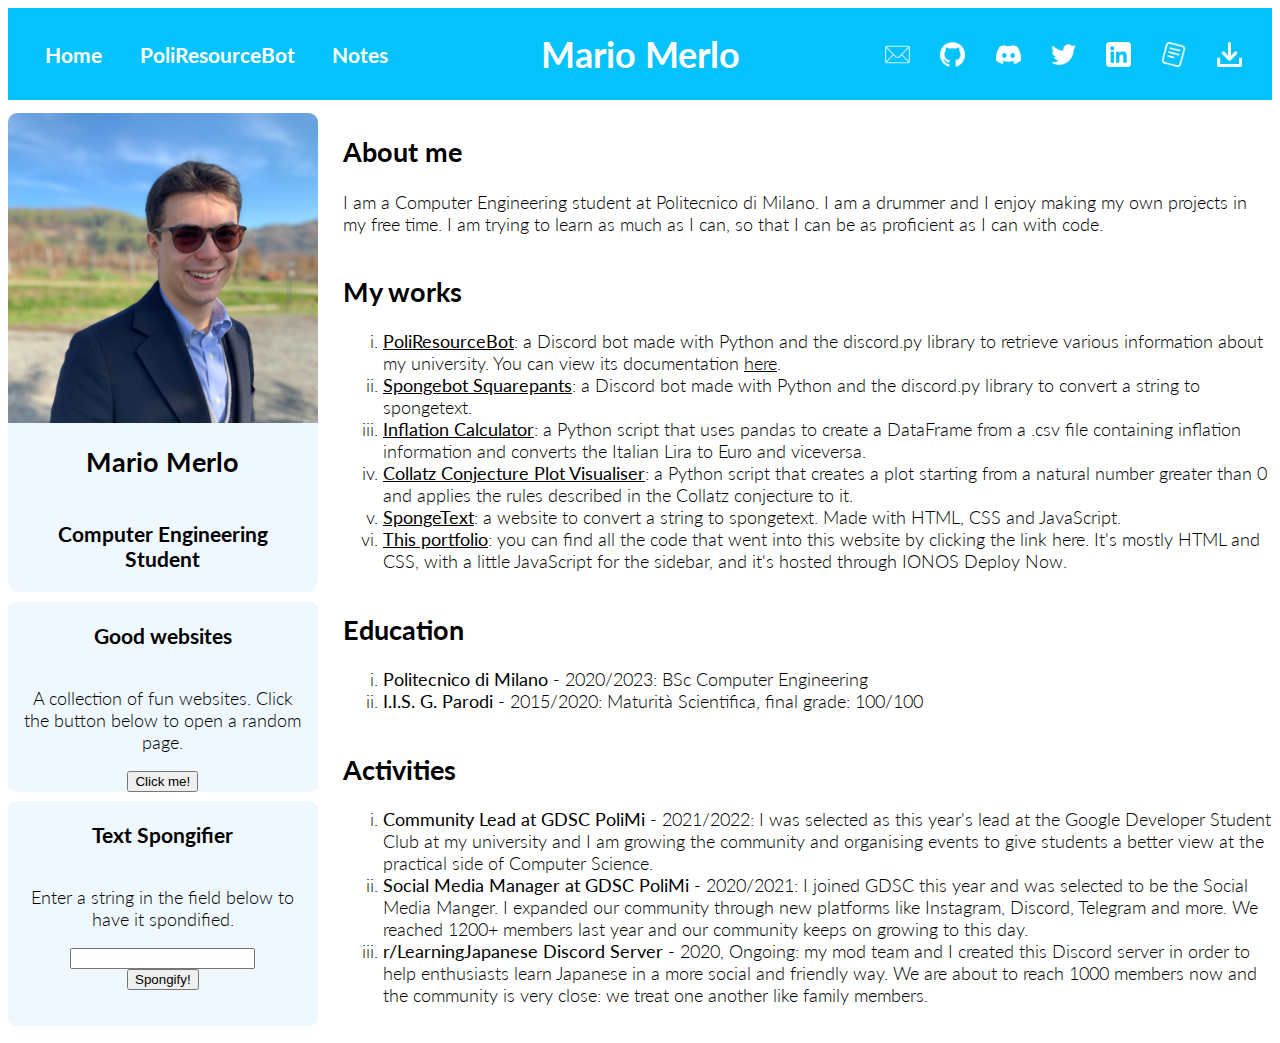
==== index.html @ ff301ad4 "New project added" ====
<html>
    <head>
        <title>Mario Merlo</title>
        <link rel="stylesheet" href="main.css">
        <script src="script.js"></script>
    </head>

    <body>
        <div class="header">
            <div class="navbar">
                <h3><a href="./index.html" id="navlink">Home</a></h3>
                <h3><a href="./poli.html" id="navlink">PoliResourceBot</a></h3>
                <h3><a href="./notes.html" id="navlink">Notes</a></h3>
            </div>

            <h1 id="name">Mario Merlo</h1>

            <div class="icons">
                <a href="mailto:hello@mariomerlo.me"><img src="src/email.png" alt="Email" id="icon"></a>
                <a href="https://github.com/MrVideo" target="_blank"><img src="src/github.png" alt="GitHub" id="icon"></a>
                <a href="https://discord.com/users/273540691324436481" target="_blank"><img src="src/discord.svg" alt="Discord" id="icon"></a>
                <a href="https://twitter.com/GDSCMario" target="_blank"><img src="src/twitter.png" alt="Twitter" id="icon"></a>
                <a href="https://linkedin.com/in/mario-merlo" target="_blank"><img src="src/linkedin.png" alt="Linkedin" id="icon"></a>
                <a href="https://read.cv/mrvideo" target="_blank"><img src="src/readcv.png" alt="read.cv" id="icon"></a>
                <a href="./src/CV.pdf" download="CV"><img src="./src/download.png" alt="Download CV" id="icon"></a>
            </div>
        </div>

        <div class="container">

            <div class="sidebar">
                <div class="card" id="profile">
                    <img src="src/mario.jpg" id="profilepic">
                    <div class="cardtext">
                        <h2>Mario Merlo</h2>
                        <h3>Computer Engineering Student</h3>
                    </div>
                </div>

                <div class="card" id="randomsite">
                    <div class="cardtext">
                        <h3>Good websites</h3>
                        <p>A collection of fun websites. Click the button below to open a random page.</p>
                        <button onclick="rand()">Click me!</button>
                    </div>
                </div>

                <div class="card" id="sponge">
                    <div class="cardtext">
                        <h3>Text Spongifier</h3>
                        <p>Enter a string in the field below to have it spondified.</p>
                        <input type="text" id="string">
                        <button onclick="sponge()">Spongify!</button>
                        <p id="result"></p>
                    </div>
                </div>
                
            </div>

            <div class="info">

                <div class="about">
                    <h2>About me</h2>
                    <p>I am a Computer Engineering student at Politecnico di Milano.
                    I am a drummer and I enjoy making my own projects in my free time.
                    I am trying to learn as much as I can, so that I can be as proficient as I can with code.</p>
                </div>

                <div class="works">
                    <h2>My works</h2>
                
                        <ul>
                            <li><b><a href="https://github.com/MrVideo/PoliResourceBot" target="_blank">PoliResourceBot</a></b>: a Discord bot made with Python and the discord.py library to retrieve various information about my university. You can view its documentation <a href="poli.html">here</a>.</li>
                            <li><b><a href="https://github.com/MrVideo/Spongebot" target="_blank">Spongebot Squarepants</a></b>: a Discord bot made with Python and the discord.py library to convert a string to spongetext.</li>
                            <li><b><a href="https://github.com/MrVideo/InflationCalculator" target="_blank">Inflation Calculator</a></b>: a Python script that uses pandas to create a DataFrame from a .csv file containing inflation information and converts the Italian Lira to Euro and viceversa.</li>
                            <li><b><a href="https://github.com/MrVideo/collatz-visualiser" target="_blank">Collatz Conjecture Plot Visualiser</a></b>: a Python script that creates a plot starting from a natural number greater than 0 and applies the rules described in the Collatz conjecture to it.</li>
                            <li><b><a href="https://github.com/MrVideo/SpongeText" target="_blank">SpongeText</a></b>: a website to convert a string to spongetext. Made with HTML, CSS and JavaScript.</li>
                            <li><b><a href="https://github.com/MrVideo/mariomerlo.me" target="_blank">This portfolio</a></b>: you can find all the code that went into this website by clicking the link here. It's mostly HTML and CSS, with a little JavaScript for the sidebar, and it's hosted through IONOS Deploy Now.</li>
                        </ul>
                </div>

                <div class="education">
                    <h2>Education</h2>
                    <ul>
                        <li><b>Politecnico di Milano</b> - 2020/2023: BSc Computer Engineering</li>
                        <li><b>I.I.S. G. Parodi</b> - 2015/2020: Maturit&agrave Scientifica, final grade: 100/100</li>
                    </ul>
                </div>

                <div class="activities">
                    <h2>Activities</h2>
                    <ul>
                        <li><b>Community Lead at GDSC PoliMi</b> - 2021/2022: I was selected as this year's lead at the Google Developer Student Club at my university and I am growing the community and organising events to give students a better view at the practical side of Computer Science.</li>
                        <li><b>Social Media Manager at GDSC PoliMi</b> - 2020/2021: I joined GDSC this year and was selected to be the Social Media Manger. I expanded our community through new platforms like Instagram, Discord, Telegram and more. We reached 1200+ members last year and our community keeps on growing to this day.</li>
                        <li><b>r/LearningJapanese Discord Server</b> - 2020, Ongoing: my mod team and I created this Discord server in order to help enthusiasts learn Japanese in a more social and friendly way. We are about to reach 1000 members now and the community is very close: we treat one another like family members.</li>
                    </ul>
                </div>

            </div>

        </div>
    </body>
</html>
---- main.css ----
@import url('https://fonts.googleapis.com/css2?family=Lato:ital,wght@0,300;0,400;0,700;1,300;1,400;1,700&display=swap');

html {
    font-family: 'Lato', sans-serif;
    font-size: 18px;
    font-weight: 300;
}

h1 {
    font-weight: 700;
    color: white;
}

ul {
    list-style: lower-roman;
}

#profilepic {
    width: 100%;
    border-radius: 3% 3% 0% 0%;
}

#index {
    text-align: left;
}

#boticon {
    width: 100%;
    border-radius: 3% 3% 0% 0%;
}

#name {
    display: flex;
    width: 34%;
    text-align: center;
    align-items: center;
    justify-content: center;
}

#icon {
    width: 25px;
    height: 25px;
}

#profile {
    order: 1;
}

#randomsite {
    order: 2; 
    align-items: center;
    justify-content: center;
    background-color: aliceblue;
    border-radius: 3%;
    transition-duration: 0.5s;
}

#sponge {
    order: 3;
}

#navlink:link, #navlink:visited {
    color: white;
    text-decoration: none;
}

#navlink:hover {
    color: white;
    text-decoration: underline;
}

a:link, a:visited {
    color: black;
    text-decoration: underline;
}

a:hover {
    color: #03c2fc;
    text-decoration: underline;
}

.navbar {
    display: flex;
    width: 33%;
    justify-content: space-evenly;
    align-items: center;
    text-align: center;
}

.icons {
    display: flex;
    width: 33%;
    align-items: center;
    justify-content: space-evenly;
}

.header {
    display: flex;
    justify-content: center;
    width: 100%;
    background-color: #03c2fc;
    color: white;
    margin-bottom: 1%;
}

.container {
    width: 100%;
    display: flex;
    flex-flow: row nowrap;
}

.cardtext {
    display: flex;
    flex-flow: column wrap;
    align-items: center;
    text-align: center;
    margin-left: 2%;
    margin-right: 2%;
    padding-left: 2%;
    padding-right: 2%;
}

.card:hover {
    box-shadow: 3px 3px 5px gainsboro;
    transition-duration: 0.5s;
}

.card {
    display: flex;
    flex-direction: column;
    justify-self: start;
    width: 100%;
    order: 1;
    background-color: aliceblue;
    border-radius: 3%;
    text-align: center;
    transition-duration: 0.5s;
    margin-bottom: 3%;
}

.sidebar {
    display: flex;
    flex-flow: column nowrap;
    order: 1;
    width: 25%;
}

.info {
    display: flex;
    flex-direction: column;
    justify-self: end;
    order: 2;
    width: 75%;
    margin-left: 2%;
    padding: 0;
}
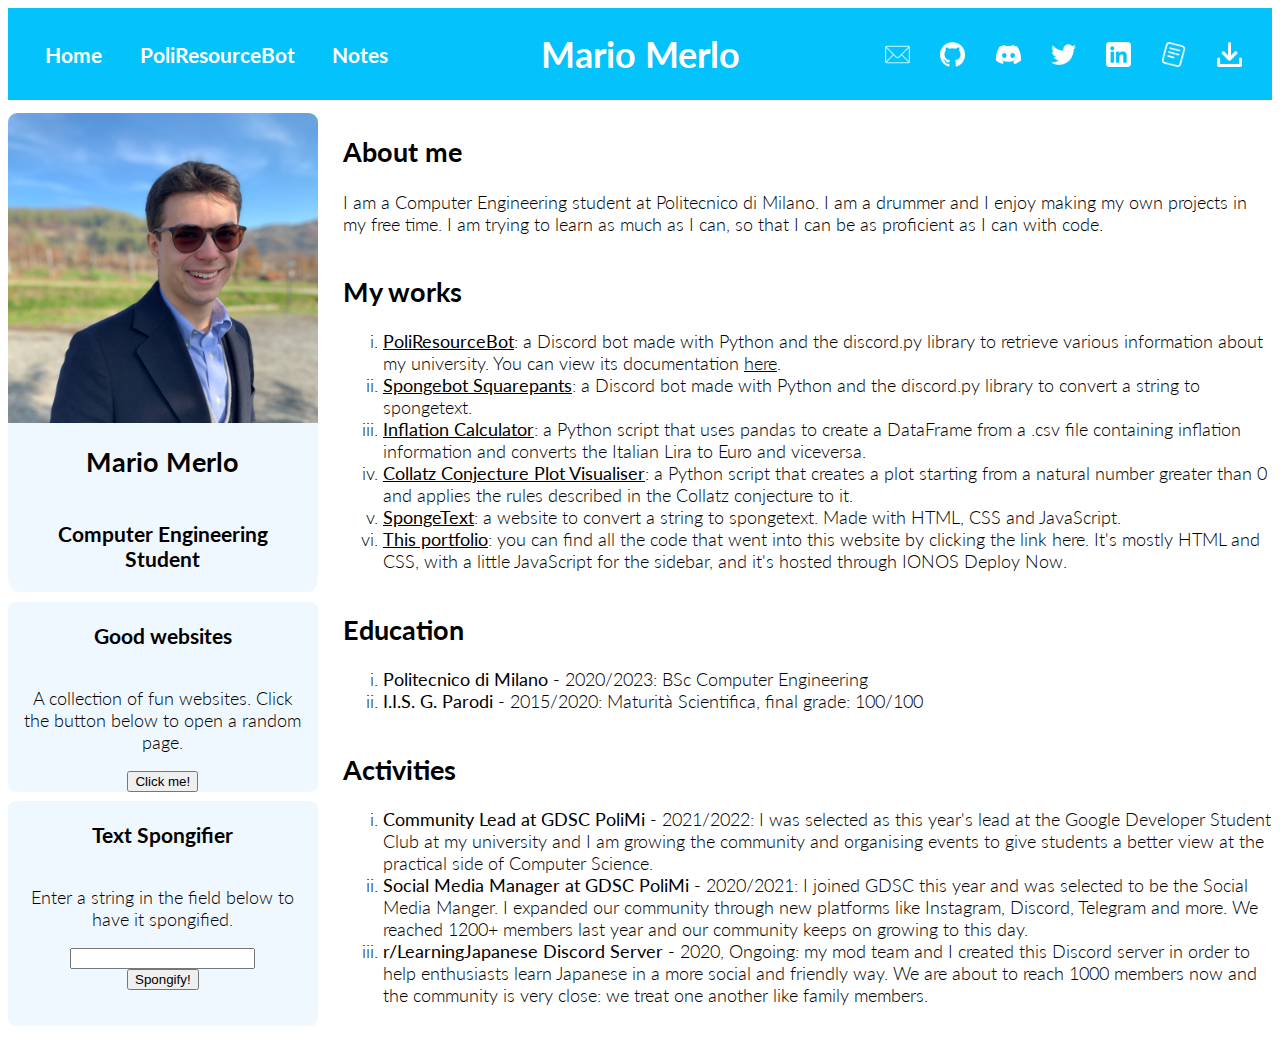
==== commit 902223ee: "Fixed typo" ====
--- a/index.html
+++ b/index.html
@@ -48,7 +48,7 @@
                 <div class="card" id="sponge">
                     <div class="cardtext">
                         <h3>Text Spongifier</h3>
-                        <p>Enter a string in the field below to have it spondified.</p>
+                        <p>Enter a string in the field below to have it spongified.</p>
                         <input type="text" id="string">
                         <button onclick="sponge()">Spongify!</button>
                         <p id="result"></p>
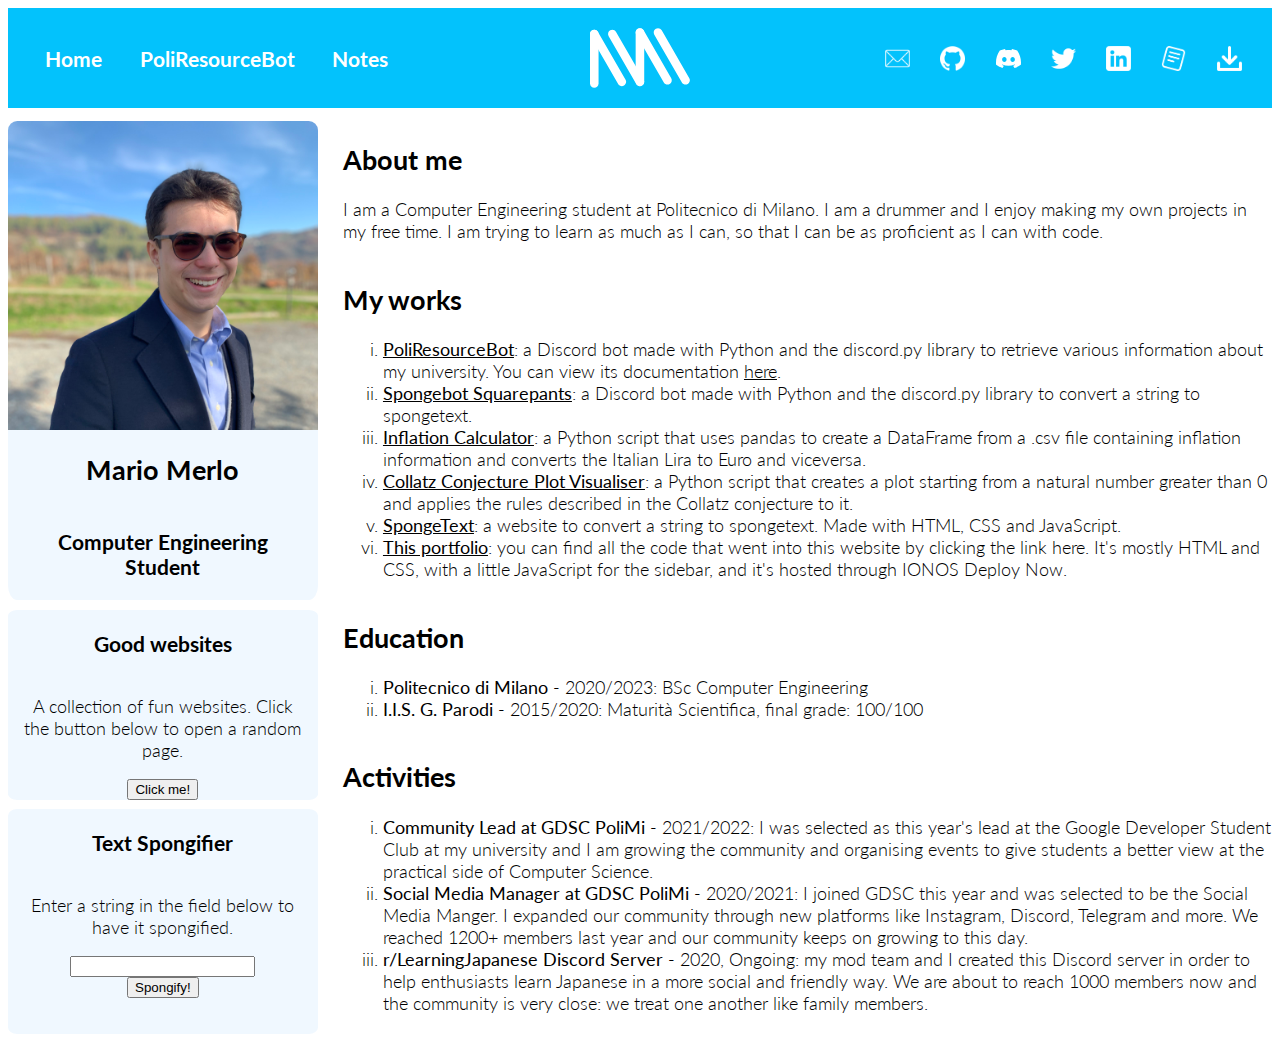
==== commit 41483bc3: "Created new logo and changed header" ====
--- a/index.html
+++ b/index.html
@@ -12,9 +12,9 @@
                 <h3><a href="./poli.html" id="navlink">PoliResourceBot</a></h3>
                 <h3><a href="./notes.html" id="navlink">Notes</a></h3>
             </div>
-
-            <h1 id="name">Mario Merlo</h1>
-
+            
+            <a href="./index.html"><img src="./src/logo.svg" alt="logo" id="logo"></a>
+            
             <div class="icons">
                 <a href="mailto:hello@mariomerlo.me"><img src="src/email.png" alt="Email" id="icon"></a>
                 <a href="https://github.com/MrVideo" target="_blank"><img src="src/github.png" alt="GitHub" id="icon"></a>
--- a/main.css
+++ b/main.css
@@ -13,6 +13,11 @@
 
 ul {
     list-style: lower-roman;
+}
+
+#logo {
+    width: 100px;
+    height: 100px;
 }
 
 #profilepic {
@@ -96,7 +101,7 @@
 
 .header {
     display: flex;
-    justify-content: center;
+    justify-content: space-between;
     width: 100%;
     background-color: #03c2fc;
     color: white;
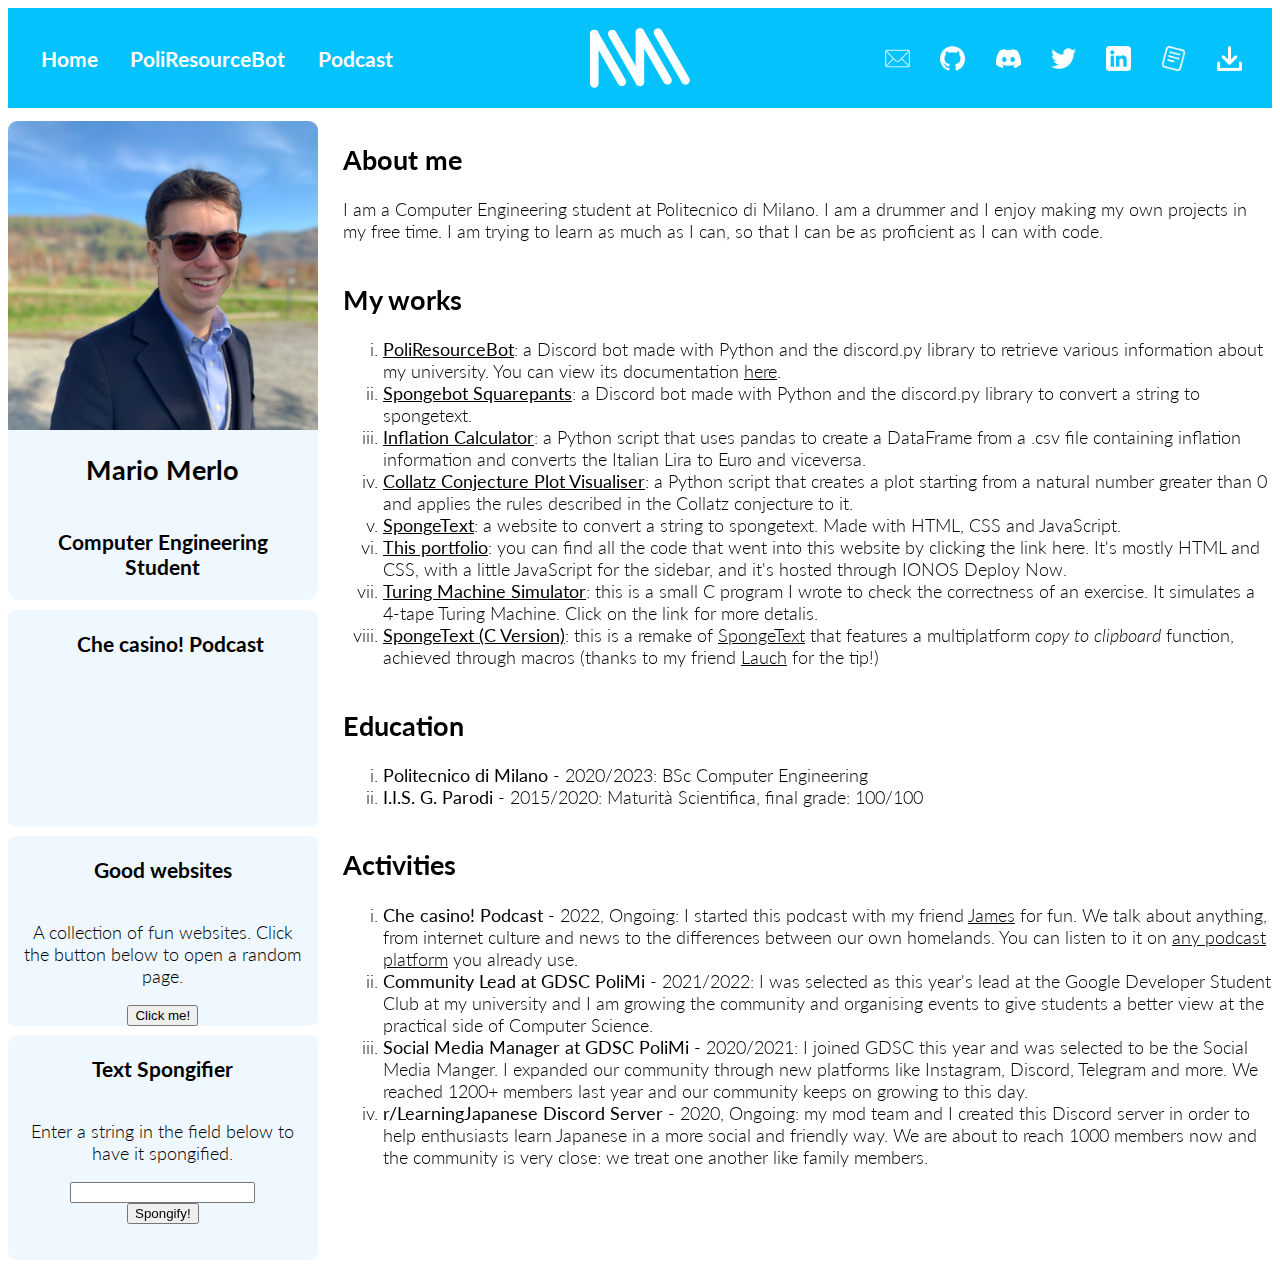
==== commit 336a2435: "Changed notes with the new Podcast link" ====
--- a/index.html
+++ b/index.html
@@ -2,6 +2,7 @@
     <head>
         <title>Mario Merlo</title>
         <link rel="stylesheet" href="main.css">
+        <link rel="icon" href="./src/icon.svg">
         <script src="script.js"></script>
     </head>
 
@@ -10,7 +11,7 @@
             <div class="navbar">
                 <h3><a href="./index.html" id="navlink">Home</a></h3>
                 <h3><a href="./poli.html" id="navlink">PoliResourceBot</a></h3>
-                <h3><a href="./notes.html" id="navlink">Notes</a></h3>
+                <h3><a href="https://anchor.fm/checasino" id="navlink" target="_blank">Podcast</a></h3>
             </div>
             
             <a href="./index.html"><img src="./src/logo.svg" alt="logo" id="logo"></a>
@@ -19,7 +20,7 @@
                 <a href="mailto:hello@mariomerlo.me"><img src="src/email.png" alt="Email" id="icon"></a>
                 <a href="https://github.com/MrVideo" target="_blank"><img src="src/github.png" alt="GitHub" id="icon"></a>
                 <a href="https://discord.com/users/273540691324436481" target="_blank"><img src="src/discord.svg" alt="Discord" id="icon"></a>
-                <a href="https://twitter.com/GDSCMario" target="_blank"><img src="src/twitter.png" alt="Twitter" id="icon"></a>
+                <a href="https://twitter.com/xMrVideo" target="_blank"><img src="src/twitter.png" alt="Twitter" id="icon"></a>
                 <a href="https://linkedin.com/in/mario-merlo" target="_blank"><img src="src/linkedin.png" alt="Linkedin" id="icon"></a>
                 <a href="https://read.cv/mrvideo" target="_blank"><img src="src/readcv.png" alt="read.cv" id="icon"></a>
                 <a href="./src/CV.pdf" download="CV"><img src="./src/download.png" alt="Download CV" id="icon"></a>
@@ -54,6 +55,13 @@
                         <p id="result"></p>
                     </div>
                 </div>
+
+                <div class="card" id="podcast-widget">
+                    <div class="cardtext">
+                        <h3>Che casino! Podcast</h3>
+                        <iframe src="https://anchor.fm/checasino/embed" frameborder="0" scrolling="no"></iframe>
+                    </div>
+                </div>
                 
             </div>
 
@@ -76,6 +84,8 @@
                             <li><b><a href="https://github.com/MrVideo/collatz-visualiser" target="_blank">Collatz Conjecture Plot Visualiser</a></b>: a Python script that creates a plot starting from a natural number greater than 0 and applies the rules described in the Collatz conjecture to it.</li>
                             <li><b><a href="https://github.com/MrVideo/SpongeText" target="_blank">SpongeText</a></b>: a website to convert a string to spongetext. Made with HTML, CSS and JavaScript.</li>
                             <li><b><a href="https://github.com/MrVideo/mariomerlo.me" target="_blank">This portfolio</a></b>: you can find all the code that went into this website by clicking the link here. It's mostly HTML and CSS, with a little JavaScript for the sidebar, and it's hosted through IONOS Deploy Now.</li>
+                            <li><b><a href="https://github.com/MrVideo/turing-machine-exercise" target="_blank">Turing Machine Simulator</a></b>: this is a small C program I wrote to check the correctness of an exercise. It simulates a 4-tape Turing Machine. Click on the link for more detalis.</li>
+                            <li><b><a href="https://github.com/MrVideo/spongetext-c" target="_blank">SpongeText (C Version)</a></b>: this is a remake of <a href="https://github.com/MrVideo/SpongeText" target="_blank">SpongeText</a> that features a multiplatform <i>copy to clipboard</i> function, achieved through macros (thanks to my friend <a href="https://github.com/Lauchmelder23" target="_blank">Lauch</a> for the tip!)</li>
                         </ul>
                 </div>
 
@@ -90,6 +100,7 @@
                 <div class="activities">
                     <h2>Activities</h2>
                     <ul>
+                        <li><b>Che casino! Podcast</b> - 2022, Ongoing: I started this podcast with my friend <a href="https://jamelyod.com" target="_blank">James</a> for fun. We talk about anything, from internet culture and news to the differences between our own homelands. You can listen to it on <a href="https://anchor.fm/checasino" target="_blank">any podcast platform</a> you already use.</li>
                         <li><b>Community Lead at GDSC PoliMi</b> - 2021/2022: I was selected as this year's lead at the Google Developer Student Club at my university and I am growing the community and organising events to give students a better view at the practical side of Computer Science.</li>
                         <li><b>Social Media Manager at GDSC PoliMi</b> - 2020/2021: I joined GDSC this year and was selected to be the Social Media Manger. I expanded our community through new platforms like Instagram, Discord, Telegram and more. We reached 1200+ members last year and our community keeps on growing to this day.</li>
                         <li><b>r/LearningJapanese Discord Server</b> - 2020, Ongoing: my mod team and I created this Discord server in order to help enthusiasts learn Japanese in a more social and friendly way. We are about to reach 1000 members now and the community is very close: we treat one another like family members.</li>
--- a/main.css
+++ b/main.css
@@ -51,8 +51,12 @@
     order: 1;
 }
 
+#podcast-widget {
+    order: 2;
+}
+
 #randomsite {
-    order: 2; 
+    order: 3; 
     align-items: center;
     justify-content: center;
     background-color: aliceblue;
@@ -61,7 +65,7 @@
 }
 
 #sponge {
-    order: 3;
+    order: 4;
 }
 
 #navlink:link, #navlink:visited {
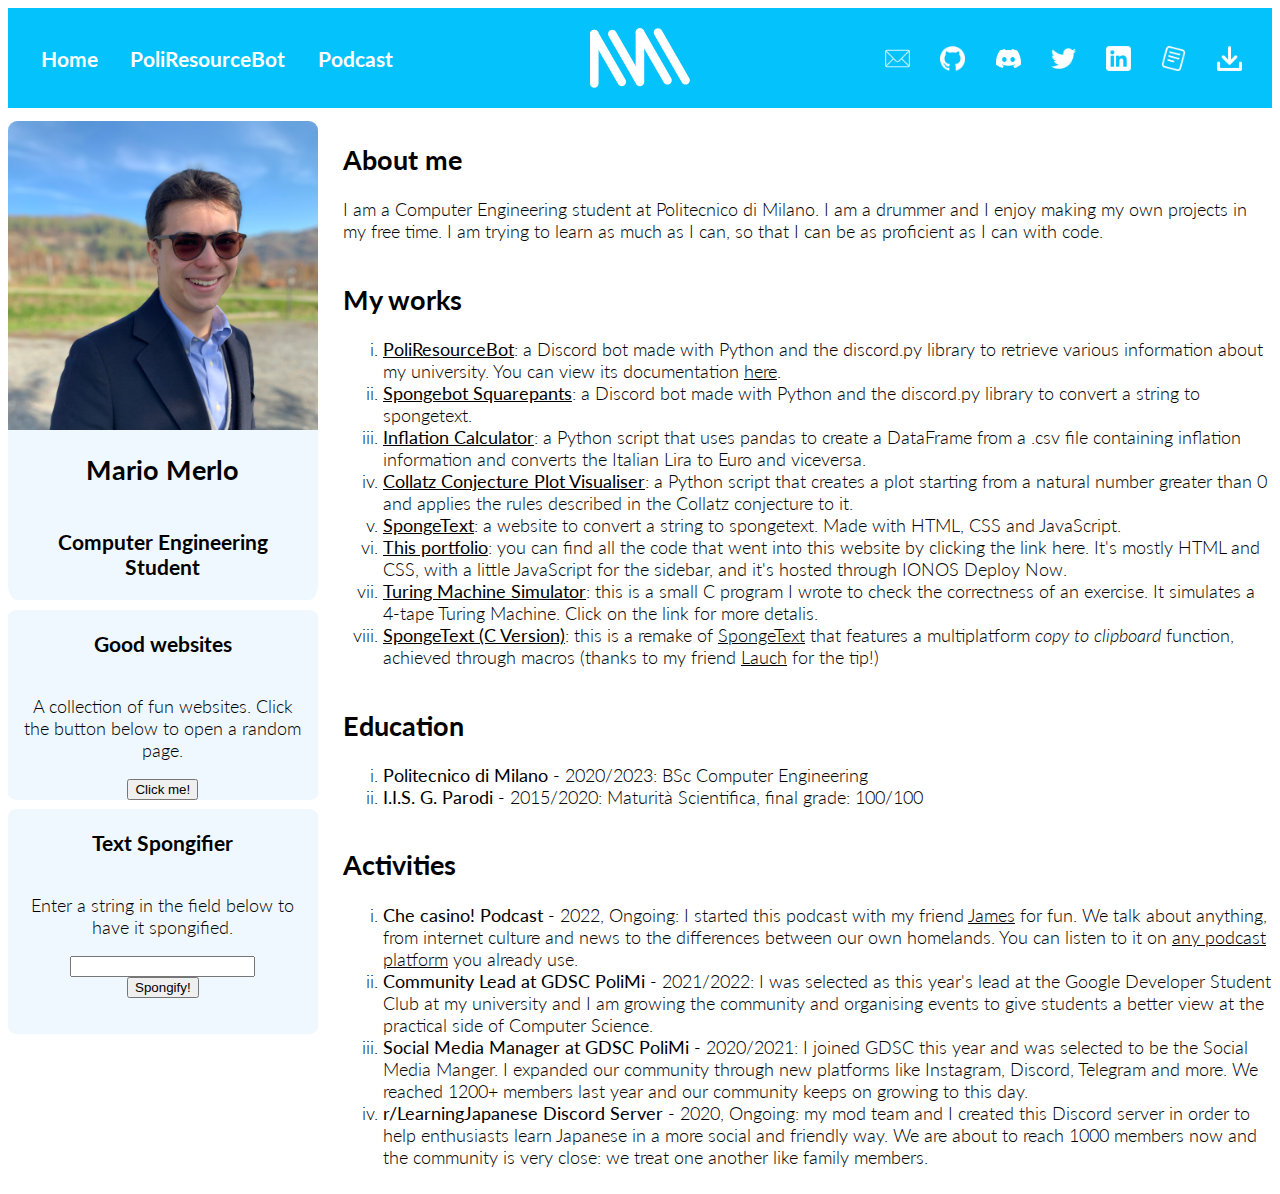
==== commit 23a730ce: "Removed podcast widget to avoid trackers" ====
--- a/index.html
+++ b/index.html
@@ -55,13 +55,6 @@
                         <p id="result"></p>
                     </div>
                 </div>
-
-                <div class="card" id="podcast-widget">
-                    <div class="cardtext">
-                        <h3>Che casino! Podcast</h3>
-                        <iframe src="https://anchor.fm/checasino/embed" frameborder="0" scrolling="no"></iframe>
-                    </div>
-                </div>
                 
             </div>
 
--- a/main.css
+++ b/main.css
@@ -51,12 +51,8 @@
     order: 1;
 }
 
-#podcast-widget {
-    order: 2;
-}
-
 #randomsite {
-    order: 3; 
+    order: 2; 
     align-items: center;
     justify-content: center;
     background-color: aliceblue;
@@ -65,7 +61,7 @@
 }
 
 #sponge {
-    order: 4;
+    order: 3;
 }
 
 #navlink:link, #navlink:visited {
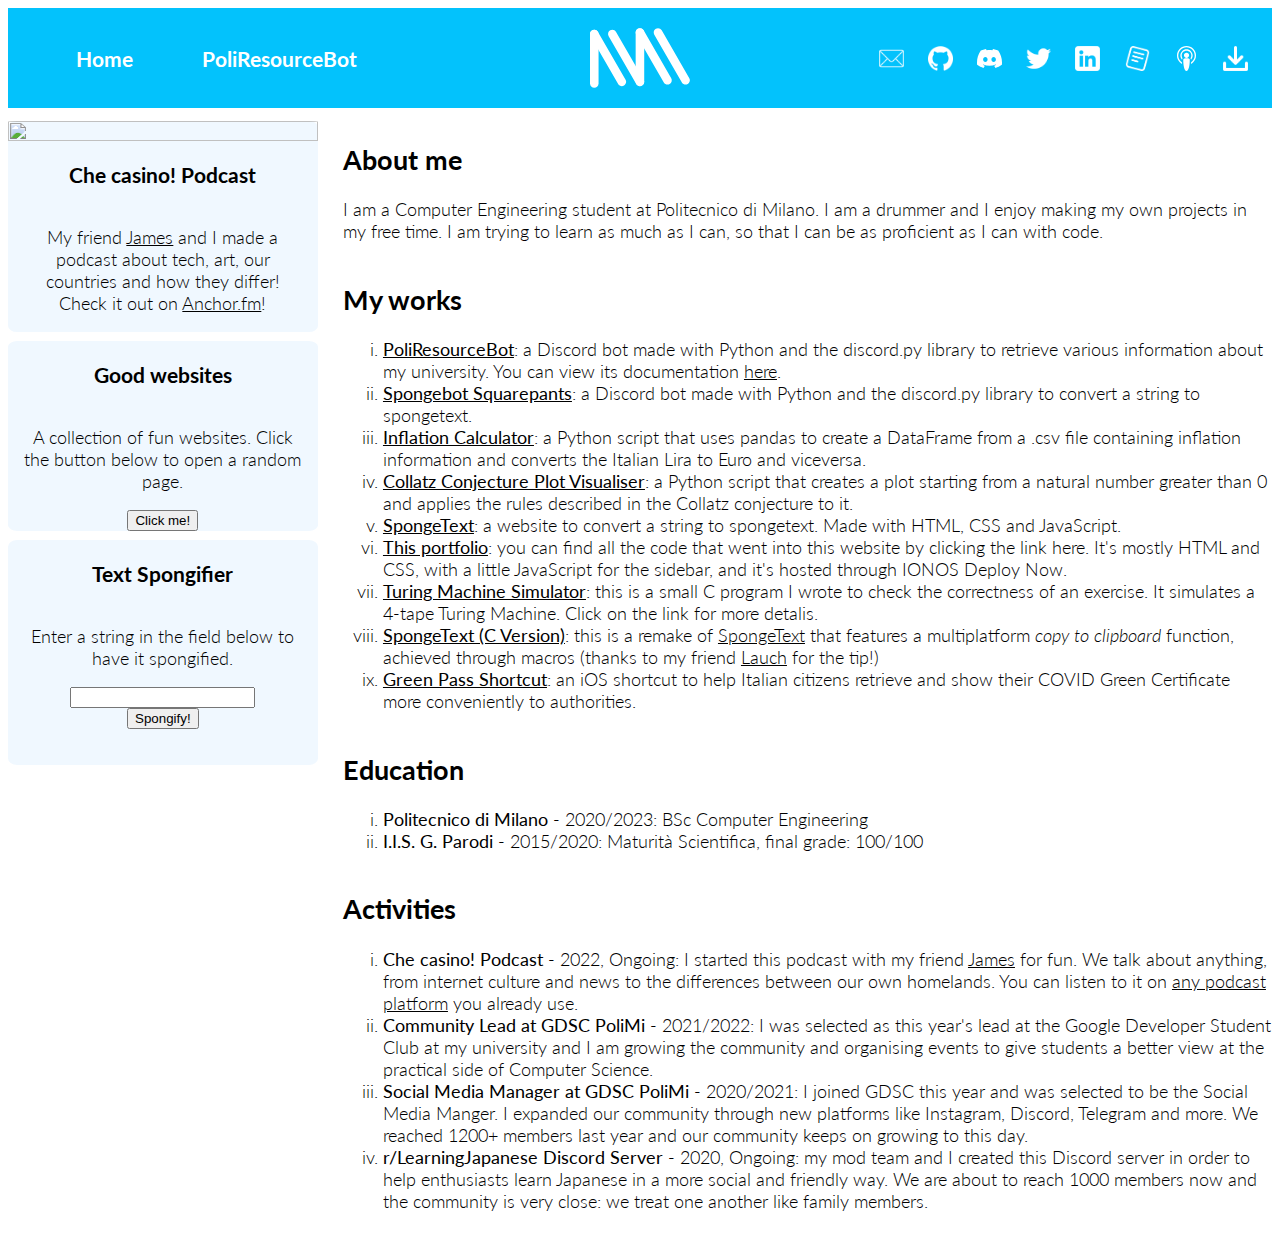
==== commit 306bbd5f: "Removed personal picture, added podcast cover, changed details, new CV" ====
--- a/index.html
+++ b/index.html
@@ -11,7 +11,6 @@
             <div class="navbar">
                 <h3><a href="./index.html" id="navlink">Home</a></h3>
                 <h3><a href="./poli.html" id="navlink">PoliResourceBot</a></h3>
-                <h3><a href="https://anchor.fm/checasino" id="navlink" target="_blank">Podcast</a></h3>
             </div>
             
             <a href="./index.html"><img src="./src/logo.svg" alt="logo" id="logo"></a>
@@ -23,6 +22,7 @@
                 <a href="https://twitter.com/xMrVideo" target="_blank"><img src="src/twitter.png" alt="Twitter" id="icon"></a>
                 <a href="https://linkedin.com/in/mario-merlo" target="_blank"><img src="src/linkedin.png" alt="Linkedin" id="icon"></a>
                 <a href="https://read.cv/mrvideo" target="_blank"><img src="src/readcv.png" alt="read.cv" id="icon"></a>
+                <a href="https://anchor.fm/checasino" target="_blank"><img src="src/podcast.svg" alt="Che casino!" id="icon"></a>
                 <a href="./src/CV.pdf" download="CV"><img src="./src/download.png" alt="Download CV" id="icon"></a>
             </div>
         </div>
@@ -30,11 +30,12 @@
         <div class="container">
 
             <div class="sidebar">
-                <div class="card" id="profile">
-                    <img src="src/mario.jpg" id="profilepic">
+
+                <div class="card" id="podcast">
+                    <img src="src/checasino.png" class="cardpic">
                     <div class="cardtext">
-                        <h2>Mario Merlo</h2>
-                        <h3>Computer Engineering Student</h3>
+                        <h3>Che casino! Podcast</h3>
+                        <p>My friend <a href="https://jamelyod.com" target="_blank">James</a> and I made a podcast about tech, art, our countries and how they differ! Check it out on <a href="https://anchor.fm/checasino" target="_blank">Anchor.fm</a>!</p>
                     </div>
                 </div>
 
@@ -79,6 +80,7 @@
                             <li><b><a href="https://github.com/MrVideo/mariomerlo.me" target="_blank">This portfolio</a></b>: you can find all the code that went into this website by clicking the link here. It's mostly HTML and CSS, with a little JavaScript for the sidebar, and it's hosted through IONOS Deploy Now.</li>
                             <li><b><a href="https://github.com/MrVideo/turing-machine-exercise" target="_blank">Turing Machine Simulator</a></b>: this is a small C program I wrote to check the correctness of an exercise. It simulates a 4-tape Turing Machine. Click on the link for more detalis.</li>
                             <li><b><a href="https://github.com/MrVideo/spongetext-c" target="_blank">SpongeText (C Version)</a></b>: this is a remake of <a href="https://github.com/MrVideo/SpongeText" target="_blank">SpongeText</a> that features a multiplatform <i>copy to clipboard</i> function, achieved through macros (thanks to my friend <a href="https://github.com/Lauchmelder23" target="_blank">Lauch</a> for the tip!)</li>
+                            <li><b><a href="https://bit.ly/dgcshortcut" target="_blank">Green Pass Shortcut</a></b>: an iOS shortcut to help Italian citizens retrieve and show their COVID Green Certificate more conveniently to authorities.</li>
                         </ul>
                 </div>
 
--- a/main.css
+++ b/main.css
@@ -20,7 +20,7 @@
     height: 100px;
 }
 
-#profilepic {
+.cardpic {
     width: 100%;
     border-radius: 3% 3% 0% 0%;
 }
@@ -47,7 +47,7 @@
     height: 25px;
 }
 
-#profile {
+#podcast {
     order: 1;
 }
 
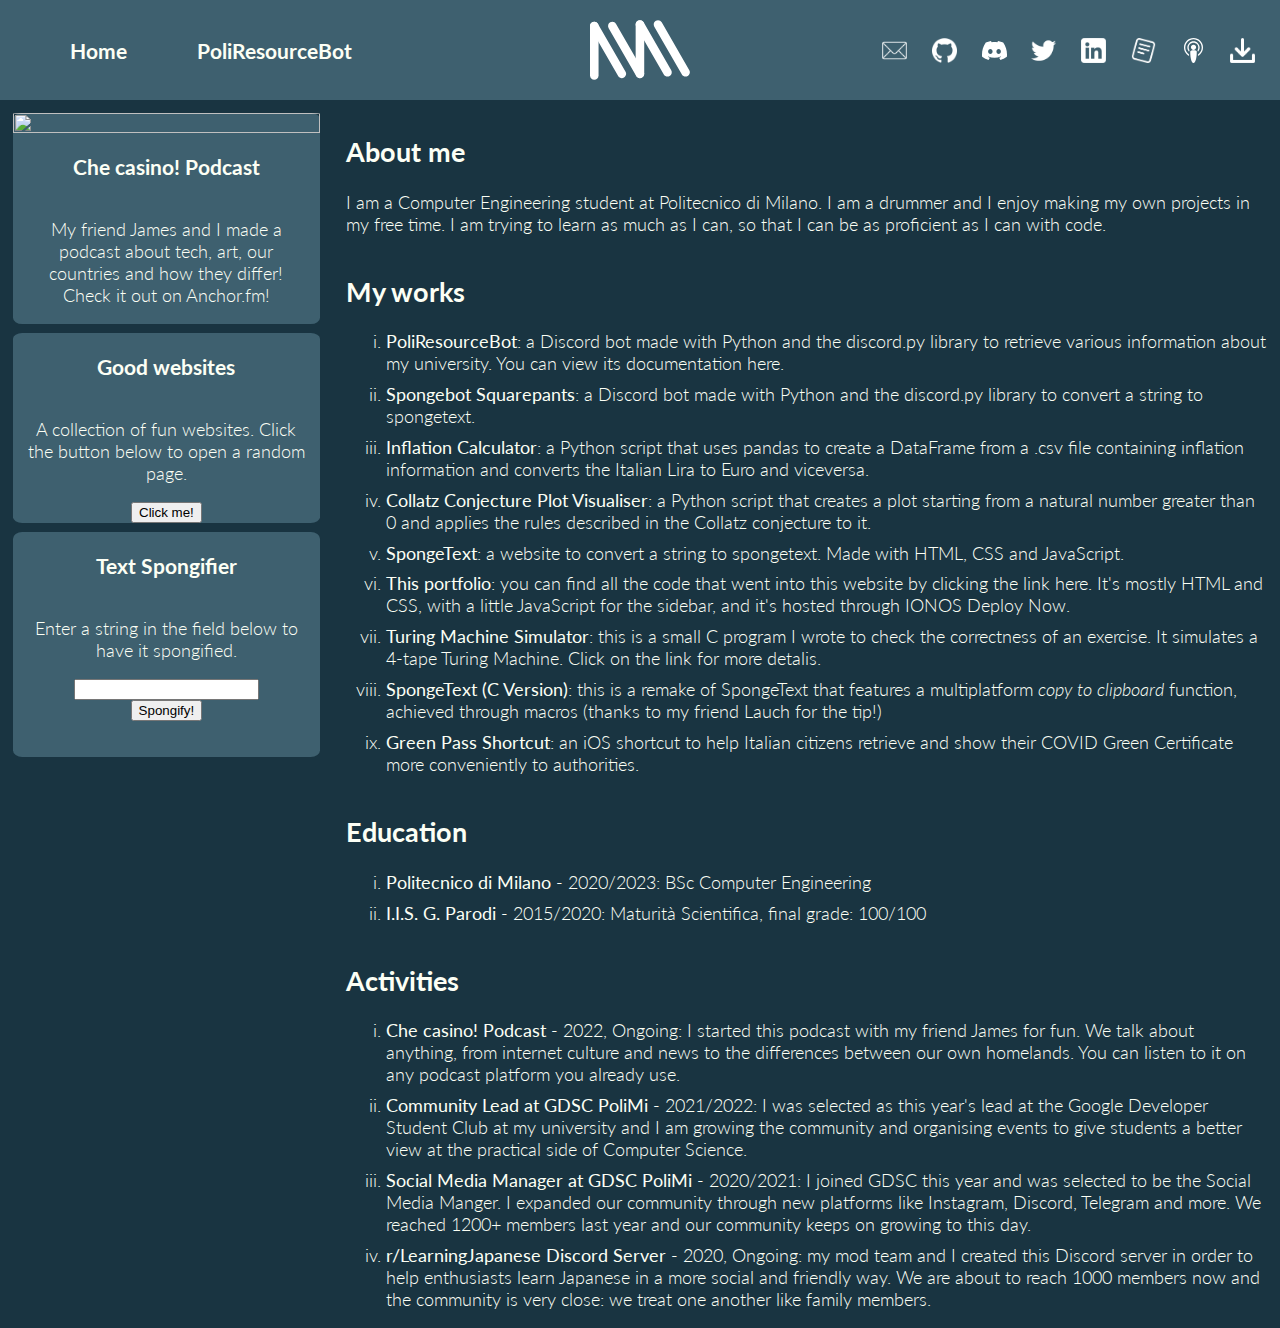
==== commit 9073ba2a: "Minor changes" ====
--- a/index.html
+++ b/index.html
@@ -3,7 +3,7 @@
         <title>Mario Merlo</title>
         <link rel="stylesheet" href="main.css">
         <link rel="icon" href="./src/icon.svg">
-        <script src="script.js"></script>
+        <script defer type="text/javascript" src="script.js"></script>
     </head>
 
     <body>
--- a/main.css
+++ b/main.css
@@ -8,11 +8,24 @@
 
 h1 {
     font-weight: 700;
-    color: white;
+    color: #FCFFF5;
+}
+
+p, ul, ol, h2, h3 {
+    color: #FCFFF5;
+}
+
+body {
+    background-color: #193441;
+    margin: 0%;
 }
 
 ul {
     list-style: lower-roman;
+}
+
+li {
+    margin-bottom: 1%;
 }
 
 #logo {
@@ -52,35 +65,20 @@
 }
 
 #randomsite {
-    order: 2; 
-    align-items: center;
-    justify-content: center;
-    background-color: aliceblue;
-    border-radius: 3%;
-    transition-duration: 0.5s;
+    order: 2;
 }
 
 #sponge {
     order: 3;
 }
 
-#navlink:link, #navlink:visited {
-    color: white;
+a:link, a:visited {
+    color: #FCFFF5;
     text-decoration: none;
 }
 
-#navlink:hover {
-    color: white;
-    text-decoration: underline;
-}
-
-a:link, a:visited {
-    color: black;
-    text-decoration: underline;
-}
-
 a:hover {
-    color: #03c2fc;
+    color: #FCFFF5;
     text-decoration: underline;
 }
 
@@ -103,8 +101,8 @@
     display: flex;
     justify-content: space-between;
     width: 100%;
-    background-color: #03c2fc;
-    color: white;
+    background-color: #3E606F;
+    color: #FCFFF5;
     margin-bottom: 1%;
 }
 
@@ -126,7 +124,7 @@
 }
 
 .card:hover {
-    box-shadow: 3px 3px 5px gainsboro;
+    box-shadow: 3px 3px 5px #314d59;
     transition-duration: 0.5s;
 }
 
@@ -136,7 +134,7 @@
     justify-self: start;
     width: 100%;
     order: 1;
-    background-color: aliceblue;
+    background-color: #3E606F;
     border-radius: 3%;
     text-align: center;
     transition-duration: 0.5s;
@@ -148,6 +146,7 @@
     flex-flow: column nowrap;
     order: 1;
     width: 25%;
+    margin-left: 1%;
 }
 
 .info {
@@ -158,4 +157,5 @@
     width: 75%;
     margin-left: 2%;
     padding: 0;
+    margin-right: 1%;
 }